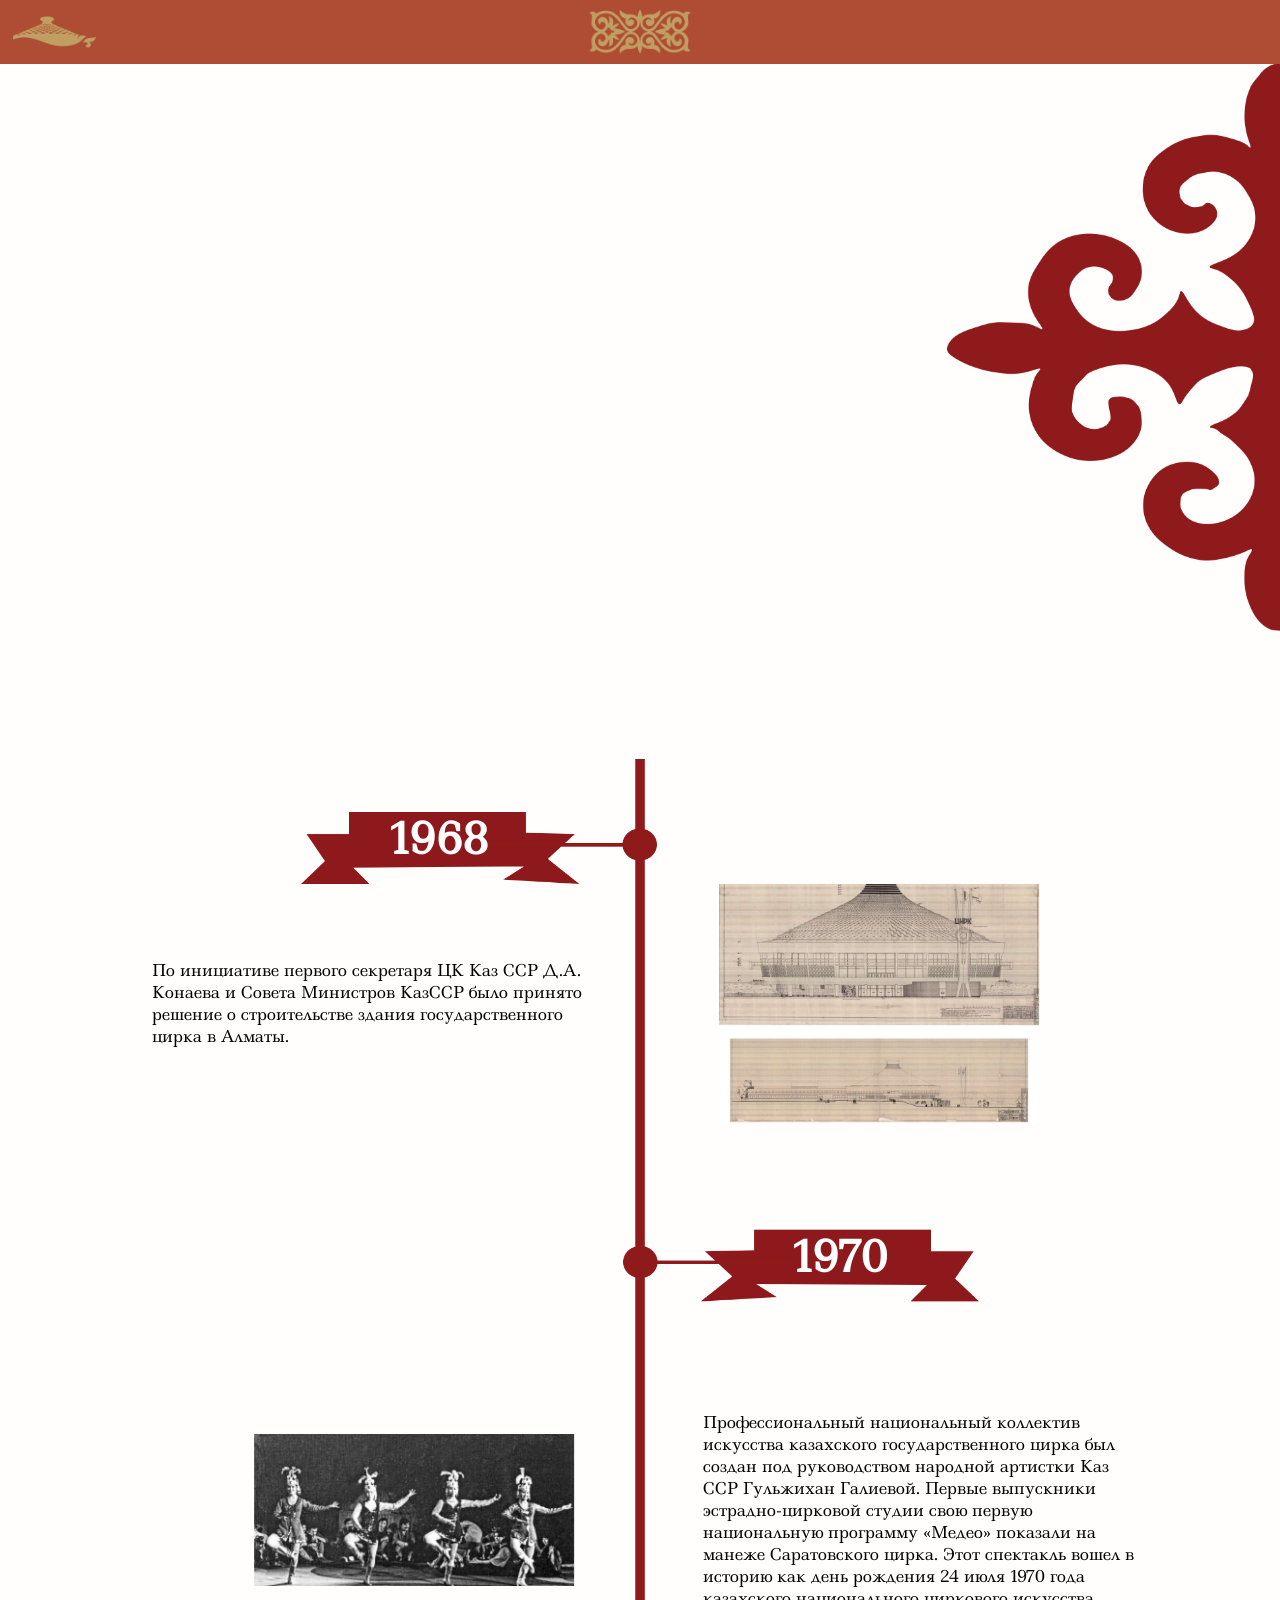
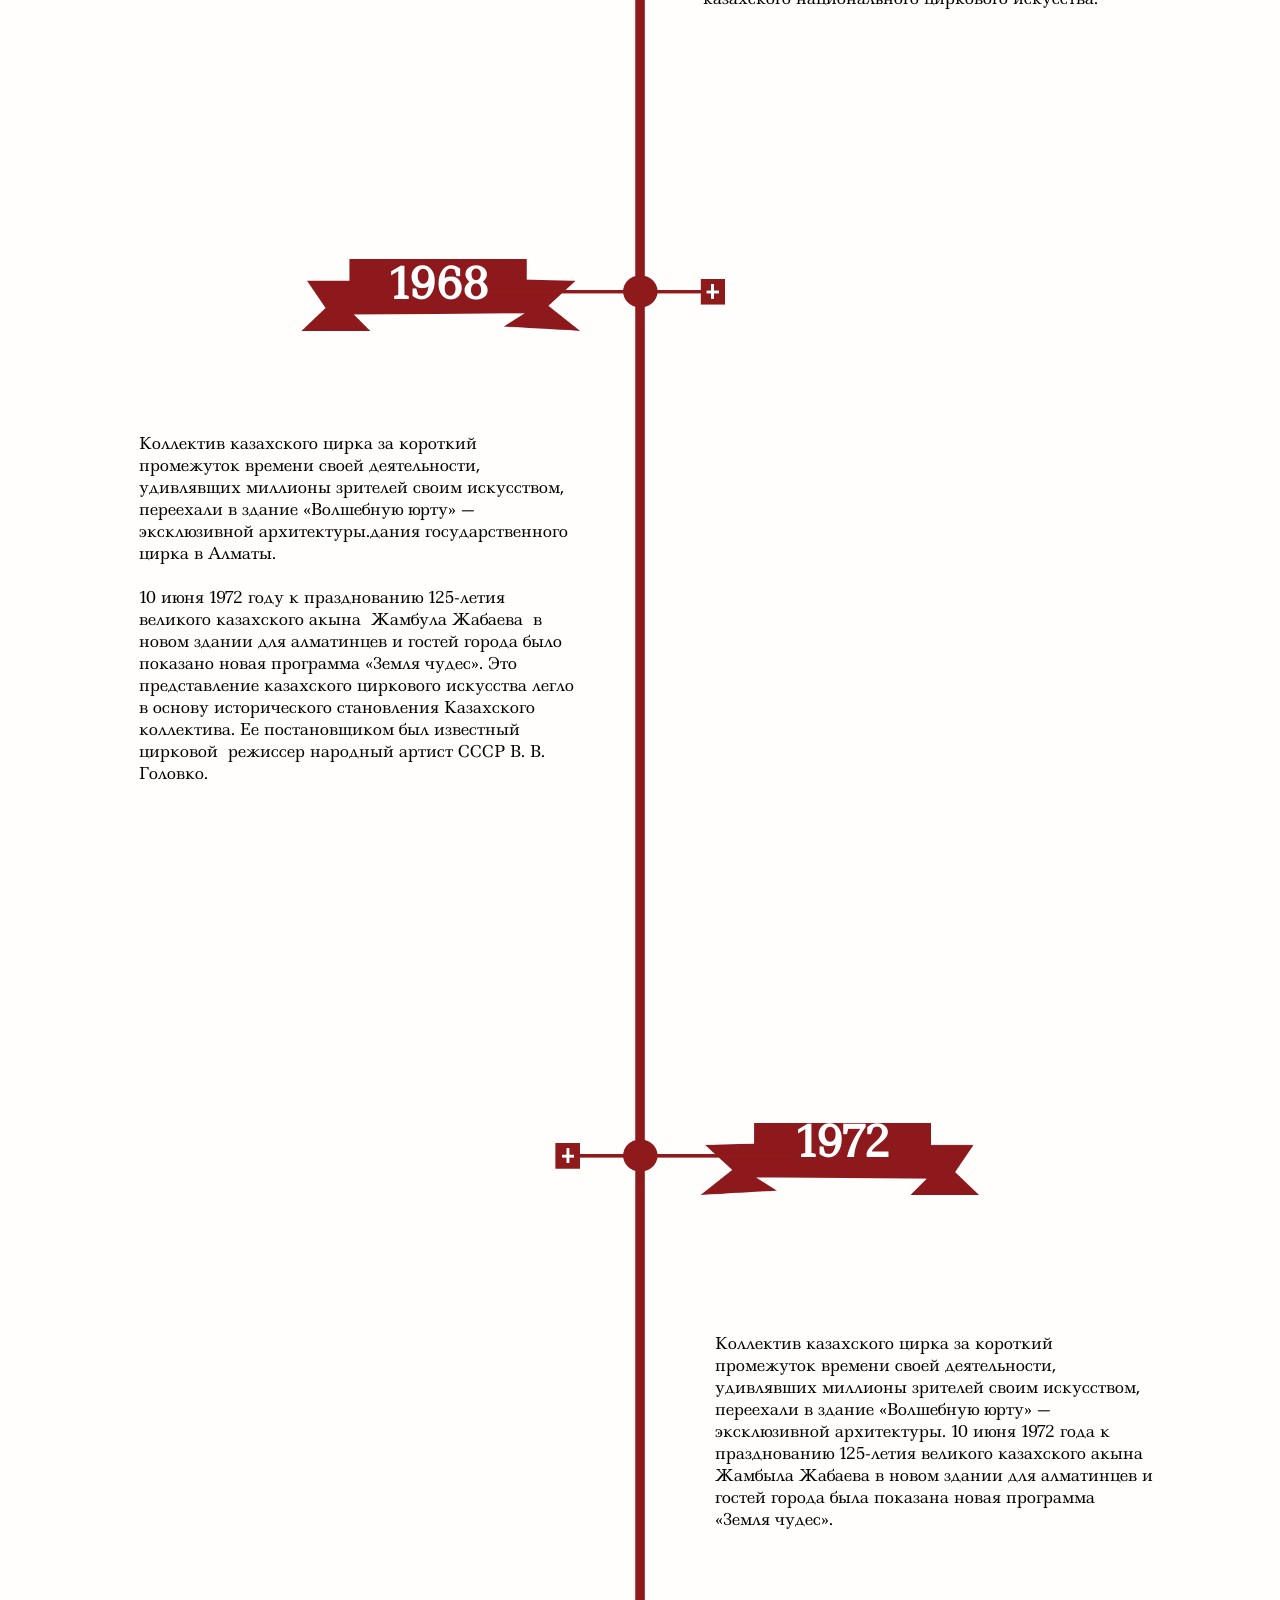
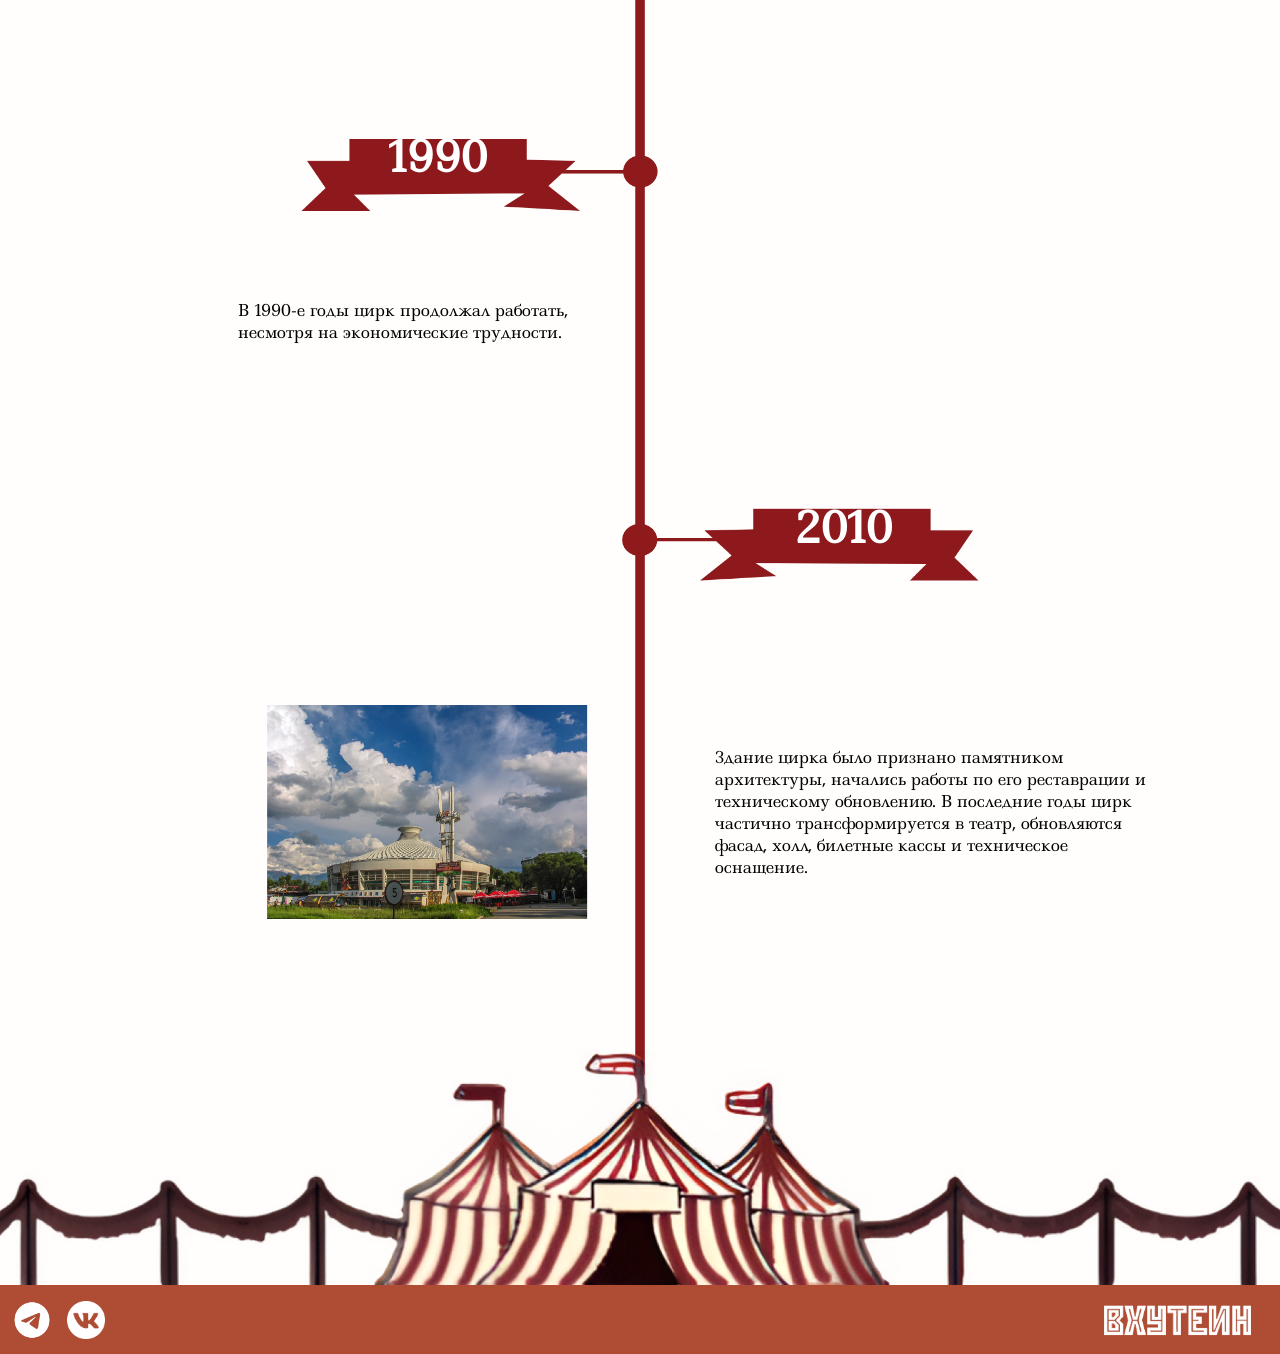
==== page2.html @ 29f2b8d1 "main" ====
﻿<!doctype html>
<html lang="ru">
<head>
  <meta charset="UTF-8">
  <meta name="viewport" content="width=device-width, initial-scale=1.0">
  <title>Circus - История</title>
  <link rel="stylesheet" href="style.css">
</head>
<body>
  <div class="page">
    <header class="top-menu" id="top-menu">
      <a href="index.html" class="logo-link"><img class="header_icon" src="img/icon1_header.png" alt=""></a>

      <nav class="menu-center">
        <a href="index.html" class="main-link">Главная</a>
        <a href="" class="menu-toggle"><img class="header_icon2" src="img/ornament.png" alt=""></a>
        <div class="menu-right">
          <a href="page2.html" class="menu-link">История</a>
          <a href="page3.html" class="menu-link">Архитектура</a>
        </div>
      </nav>
    </header>
    
<div class="page2_block1">
    <div class="txt_page2_block1">
        <h1>История</h1>
        <p>Коллектив Алматинского цирка был впервые сформирован в 1970 году. Его ряды пополнили молодые и талантливые цирковые артисты, только что окончившие Московское эстрадно-цирковое училище, а также Саратовскую и Алматинскую эстрадно-цирковые студии. Первое свое выступление коллектив представил 24 июня 1970 года в Самаре и сразу получил всесоюзную известность.</p>
    </div>

    <img class="page2_imgornament" src="img/page2_ornament.png" alt="" role="button" tabindex="0">
    
</div>

<div class="page2_block2">

  <img class="block2_page2_osn" src="img/page2_years.png" alt="">

  <div class="b1">
   <h1 class="year1">1968</h1>
   <div class="b1_in">
     <p class="txt_year1">По инициативе первого секретаря ЦК Каз ССР Д.А. Конаева и Совета Министров КазССР было принято решение о строительстве здания государственного цирка в Алматы.</p>
      <img src="img/p2_1.png" alt="" class="b1_img">

   </div>
  </div>

  <div class="b2">
   <h1 class="year2">1970</h1>
   <div class="b2_in">
      <img src="img/p2_2.png" alt="" class="b2_img">
     <p class="txt_year1">Профессиональный национальный коллектив искусства казахского государственного цирка был создан под руководством народной артистки Каз ССР Гульжихан Галиевой. Первые выпускники эстрадно-цирковой студии свою первую национальную программу «Медео» показали на манеже Саратовского цирка. Этот спектакль вошел в историю как день рождения 24 июля 1970 года казахского национального циркового искусства.</p>
   </div>
  </div>


    <div class="b3">
   <h1 class="year3">1968</h1>
   <button type="button" class="plus" aria-label="Показать фото" aria-expanded="false"><svg width="21" height="25" viewBox="0 0 21 25" fill="none" xmlns="http://www.w3.org/2000/svg">
<rect x="8" width="5" height="25" fill="black"/>
<rect y="11" width="21" height="5" fill="white"/>
</svg>
</button>
   <div class="b3_in">
     <p class="txt_year3">Коллектив казахского цирка за короткий промежуток времени своей деятельности, удивлявщих миллионы зрителей своим искусством, переехали в здание «Волшебную юрту» — эксклюзивной архитектуры.дания государственного цирка в Алматы.
      <br><br>
      10 июня 1972 году к празднованию 125-летия великого казахского акына  Жамбула Жабаева  в новом здании для алматинцев и гостей города было показано новая программа «Земля чудес». Это представление казахского циркового искусства легло в основу исторического становления Казахского коллектива. Ее постановщиком был известный цирковой  режиссер народный артист СССР В. В. Головко.
     </p>
      <img src="img/p2_3.png" alt="" class="b3_img">

   </div>
  </div>


  <div class="b4">
   <h1 class="year4">1972</h1>
   <button type="button" class="plus2" aria-label="Показать фото" aria-expanded="false"><svg width="21" height="25" viewBox="0 0 21 25" fill="none" xmlns="http://www.w3.org/2000/svg">
<rect x="8" width="5" height="25" fill="black"/>
<rect y="11" width="21" height="5" fill="white"/>
</svg>
</button>
   <div class="b4_in">
      <img src="img/p2_4.png" alt="" class="b4_img">
     <p class="txt_year4">Коллектив казахского цирка за короткий промежуток времени своей деятельности, удивлявших миллионы зрителей своим искусством, переехали в здание «Волшебную юрту» — эксклюзивной архитектуры. 10 июня 1972 года к празднованию 125-летия великого казахского акына Жамбыла Жабаева в новом здании для алматинцев и гостей города была показана новая программа «Земля чудес».</p>
   </div>
  </div>

  <div class="b5">
   <h1 class="year5">1990</h1>
   <div class="b5_in">
     <p class="txt_year5">В 1990-е годы цирк продолжал работать, несмотря на экономические трудности.</p>
   </div>
  </div>

  <div class="b6">
   <h1 class="year6">2010</h1>
   <div class="b6_in">
      <img src="img/p2_5.png" alt="" class="b6_img">
      <p class="txt_year6">Здание цирка было признано памятником архитектуры, начались работы по его реставрации и техническому обновлению. В последние годы цирк частично трансформируется в театр, обновляются фасад, холл, билетные кассы и техническое оснащение.</p>
   </div>
  </div>


</div>
    <div class="page2_footer_bridge">
      <img src="img/page2_circle_footer.png" alt="" class="page2_footer_bridge_img">
    </div>
    <footer class="site-footer">
      <div class="footer-left">
        <a href="https://t.me/vhutein" class="footer-social-link"><img src="img/tg.png" alt="Telegram" class="footer-social-icon"></a>
        <a href="https://vk.com/vhutein" class="footer-social-link"><img src="img/vk.png" alt="VK" class="footer-social-icon"></a>
      </div>
      <div class="footer-right">
        <a href="https://www.vhutein.ru"><img src="img/logo_foot.png" alt="Footer logo" class="footer-logo"></a>
      </div>
    </footer>
  </div>

  <script>
    const topMenu = document.getElementById('top-menu');
    const menuToggle = document.querySelector('.menu-toggle');

    menuToggle.addEventListener('click', function (event) {
      event.preventDefault();
      topMenu.classList.toggle('menu-open');
    });

    const ornament = document.querySelector('.page2_imgornament');
    const textBlock = document.querySelector('.txt_page2_block1');

    function showHistoryText() {
      if (textBlock.classList.contains('is-visible')) {
        return;
      }

      textBlock.classList.add('is-visible');
      ornament.setAttribute('aria-expanded', 'true');
    }

    ornament.setAttribute('aria-expanded', 'false');
    ornament.addEventListener('click', function (event) {
      event.preventDefault();
      showHistoryText();
    });
    ornament.addEventListener('keydown', function (event) {
      if (event.key === 'Enter' || event.key === ' ') {
        event.preventDefault();
        showHistoryText();
      }
    });

    const timelineBlocks = document.querySelectorAll('.b1, .b2, .b3, .b4, .b5, .b6');

    if (timelineBlocks.length > 0) {
      if ('IntersectionObserver' in window) {
        const timelineObserver = new IntersectionObserver(function (entries, observer) {
          entries.forEach(function (entry) {
            if (!entry.isIntersecting) {
              return;
            }

            entry.target.classList.add('is-visible');
            observer.unobserve(entry.target);
          });
        }, {
          threshold: 0.25
        });

        timelineBlocks.forEach(function (block) {
          timelineObserver.observe(block);
        });
      } else {
        timelineBlocks.forEach(function (block) {
          block.classList.add('is-visible');
        });
      }
    }

    const photoBlocks = document.querySelectorAll('.b3, .b4');

    photoBlocks.forEach(function (block) {
      const photoTrigger = block.querySelector('.plus, .plus2');

      if (!photoTrigger) {
        return;
      }

      photoTrigger.addEventListener('click', function () {
        if (block.classList.contains('photos-visible')) {
          return;
        }

        block.classList.add('photos-visible');
        photoTrigger.setAttribute('aria-expanded', 'true');
      });
    });
  </script>
</body>
</html>
---- style.css ----
@import url('https://fonts.googleapis.com/css2?family=BIZ+UDPMincho&family=Ledger&display=swap');

:root {
  --font-biz-udpmincho: 'BIZ UDPMincho', serif;
  --font-ledger: 'Ledger', serif;
  --menu-bg: #AF4D34;
  --menu-fg: #BF9F62;
}

body {
  margin: 0;
  font-family: var(--font-ledger);
  background: #fffefc;
  overflow-x: hidden;
}
header {
    display: flex;
    align-items: center;
    justify-content: center;
    position: relative;
    width: 100%;
}
.page {
    width: min(100%, 1920px);
    max-width: 1920px;
    margin: 0 auto;
    padding-top: 5vw;
}
.top-menu {
    height: 5vw;
    background-color: #AF4D34;
    width: 100%;
    position: fixed;
    top: 0;
    left: 50%;
    transform: translateX(-50%);
    max-width: 1920px;
    z-index: 1000;
    padding: 0;
    overflow: hidden;
}
.top-menu a{
    display: flex;
    align-items: center;
font-style: normal;
font-weight: 400;
font-size:1.5vw;
text-decoration: none;
color: #BF9F62;
}
.header_icon {
    margin-left: 1vw;
    width: 6.5vw ;
    display: block;
}
.header_icon2 {
    width: 8vw ;
}

.logo-link {
    position: absolute;
    left: 0;
    top: 50%;
    transform: translateY(-50%);
}

.menu-center {
    position: static;
}

.menu-toggle {
    position: absolute;
    left: 50%;
    top: 50%;
    transform: translate(-50%, -50%);
}

.main-link {
    display: none !important;
    position: absolute;
    right: 60%;
    top: 50%;
    transform: translate(-1vw, -50%);
}

.menu-right {
    display: none;
    position: absolute;
    left: 56%;
    top: 50%;
    transform: translate(5vw, -50%);
    align-items: center;
    gap: 6vw;
}

.top-menu.menu-open .main-link {
    display: flex !important;
}

.top-menu.menu-open .menu-right {
    display: flex;
}

.banner {
    width: 100%;
}

.banner img {
    display: block;
    width: 100%;
    height: auto;
}

.block2 {
    position: relative;
    width: 100%;
    max-width: 1920px;
    margin: 0 auto;
}
.flag {
    display: block;
    width: 100%;
    height: auto;
}

.flag-title {
    position: absolute;
    left: 50%;
    top: 11%;
    transform: translate(-50%, -50%);
    color: #000000;
    font-family: var(--font-biz-udpmincho);
    font-size: clamp(28px, 3vw, 96px);
    line-height: 1;
    text-align: center;
}
.tickets {
    margin-top: 3vw;
    display: flex;
    justify-content: center;
}
.ticket-card {
    position: relative;
    width: 27vw;
    height: auto;
    margin: 0 1vw;
    cursor: pointer;
}

.ticket-base {
    display: block;
    width: 100%;
    height: auto;
}

.ticket-overlay {
    position: absolute;
    top: 50%;
    left: 50%;
    width: 65%;
    transform: translate(-50%, -50%);
    opacity: 0;
    transition: opacity 0.2s ease;
    pointer-events: none;
}

.ticket-overlay.visible {
    opacity: 1;
}
.sector_block {
    align-items: flex-start;
    display: flex;
    justify-content: center;
    gap: 5vw;
    margin-top: 10vw;
    padding: 0 2vw 3vw;
    box-sizing: border-box;
}
.sector1 {
    width: min(49vw, 980px);
    background: rgba(255, 255, 255, 0.25);
    border: 2px solid rgba(255, 255, 255, 0.45);
    border-radius: 18px;
    padding: 1.4vw 1vw 1.2vw;
    box-sizing: border-box;
}
.sector2 {
    width: 32vw;
    height: auto;
}

.sector-legend {
    display: flex;
    flex-wrap: wrap;
    justify-content: center;
    gap: 10px 16px;
    margin-bottom: 1.1vw;
}

.legend-item {
    display: inline-flex;
    align-items: center;
    gap: 8px;
    font-size: clamp(12px, 0.85vw, 16px);
    color: #000000;
    
}

.legend-dot {
    width: 14px;
    height: 14px;
    border-radius: 50%;
    border: 1px solid rgba(255, 255, 255, 0.65);
}

.sector-map {
    display: flex;
    flex-direction: column;
    gap: 0.32vw;
}

.sector-row {
    display: grid;
    grid-template-columns: 68px 1fr 68px;
    align-items: center;
    gap: 8px;
}

.row-label {
    color: #000000;
    text-align: center;
    font-size: clamp(11px, 0.82vw, 14px);
    
}

.sector-seats {
    --seat-size: clamp(18px, 1.5vw, 31px);
    display: grid;
    grid-template-columns: repeat(var(--columns), var(--seat-size));
    justify-content: center;
    gap: clamp(2px, 0.3vw, 6px);
}

.seat,
.seat-gap {
    width: var(--seat-size);
    height: var(--seat-size);
}

.seat {
    border: 1px solid rgba(255, 255, 255, 0.35);
    border-radius: 50%;
    color: #101010;
    font-size: clamp(9px, 0.75vw, 13px);
    font-weight: 700;
    line-height: 1;
    cursor: pointer;
    transition: transform 0.16s ease, box-shadow 0.16s ease, border-color 0.16s ease;
}

.seat:hover {
    transform: scale(1.12);
    box-shadow: 0 0 0 2px #ffffff;
    border-color: #ffffff;
}

.seat.selected {
    box-shadow: 0 0 0 3px #ffffff;
    border-color: #ffffff;
}

.seat-gap {
    display: block;
}

.seat-info {
    margin: 1vw 0 0;
    text-align: center;
    color: #000000;
    font-size: clamp(14px, 1vw, 20px);
  
}

.block3 {
    width: 100%;
    max-width: 1920px;
    margin: 0 auto;
    aspect-ratio: 3840 / 5738;
    background-image: url('img/block3.png');
    background-repeat: no-repeat;
    background-position: center;
    background-size: cover;
}

.block3-content {
    width: 100%;
    height: 100%;
    display: flex;
    flex-direction: column;
    align-items: center;
    padding-top: 10vw;
    box-sizing: border-box;
}

.embed-wrap {
    width: 80vw;
}

.embed-model {
    aspect-ratio: 16 / 9;
}

.embed-map {
    margin-top: 27vw;
    aspect-ratio: 16 / 9;
}

.sketchfab-embed-wrapper,
.map-embed-wrapper {
    width: 100%;
    height: 100%;
    border-radius: 14px;
    overflow: hidden;
    background: rgba(255, 255, 255, 0.2);
}

.sketchfab-embed-wrapper iframe,
.map-embed-wrapper iframe {
    width: 100% !important;
    height: 100% !important;
    border: 0;
    display: block;
}

.sketchfab-credit {
    margin: 6px 0 0;
    font-size: 13px;
    color: #4a4a4a;
}

.sketchfab-credit a {
    color: #1caad9;
    font-weight: 700;
    text-decoration: none;
}

.embed-frame {
    width: 100%;
    height: 100%;
    border: 0;
    border-radius: 14px;
    background: rgba(255, 255, 255, 0.2);
}

.site-footer {
    width: 100%;
    max-width: 1920px;
    margin: 0 auto;
    background: #AF4D34;
    display: flex;
    align-items: center;
    justify-content: space-between;
    padding: 1vw 1vw;
    box-sizing: border-box;
}

.footer-left {
    display: flex;
    align-items: center;
    gap: 1.2vw;
}

.footer-social-link {
    display: inline-flex;
    align-items: center;
    justify-content: center;
    text-decoration: none;
}

.footer-social-icon {
 width: 3vw;
    min-width: 26px;
    height: auto;
    display: block;
}

.footer-logo {
  width: 14vw;
    min-width: 96px;
    height: auto;
    display: block;
}

@media (max-width: 1980px) {




    .sector-row {
        grid-template-columns: 56px 1fr 56px;
        gap: 4px;
    }

    .embed-wrap {
        width:80vw;
    }

.site-footer {
    padding: 1vw 1vw;
}
.footer-social-icon {
    width: 3vw;
    min-width: 26px;
}
  .footer-logo {
    width: 14vw;
    min-width: 96px;
}
}
/*PAGE2*/

.txt_page2_block1 h1{
    font-weight: 400;
    font-size: 3.3vw;
}
.txt_page2_block1 p{
max-width: 43.3vw;
    font-weight: 400;
    font-size: 1.25vw;
   
}
.txt_page2_block1 {
    display: none;
    padding-left: 7vw;
    box-sizing: border-box;
}
.txt_page2_block1.is-visible {
    display: block;
}
.page2_imgornament {
    width: 26%;
    max-width: 500px;
    margin-left: auto;
    cursor: pointer;
}
.page2_block1 {
    display: flex;
    justify-content: flex-end;
    align-items: center;
    width: 100%;
    max-width: 100%;
    box-sizing: border-box;
}
.page2_block2 {
    position: relative;
    width: 100%;
    max-width: 100%;
}

.block2_page2_osn {
    display: block;
    width: 53%;
    max-width: 1018px;
    margin:10vw  auto;
}

.txt_year1 {
    width: 34.3vw;
    max-width: 34.3vw;
    flex: 0 0 34.3vw;
    font-size: 1.25vw;
}
.year1 {
    color:white;
    position: relative;
    top: 5.8vw;
    left: 18.5vw;
    font-size:3.3vw ;
    opacity: 0;
    transform: translateY(1.2vw);
    transition: opacity 0.60s ease, transform 0.65s ease;
}
.b1_img {
    width:25vw ;
  
}
.b1 {

    position: absolute;
    top: -1.5%;
    left: 50%;
    transform: translateX(-55%);
}
.b1_in {
    margin-top: 7vw;
gap: 10vw;
    display: flex;
    justify-content: center;
    align-items: center;
    opacity: 0;
    transform: translateY(1.2vw);
    transition: opacity 1.05s ease 0.70s, transform 0.65s ease 0.35s;
}

.b1.is-visible .year1,
.b1.is-visible .b1_in {
    opacity: 1;
    transform: translateY(0);
}

.b2 {
    position: absolute;
    top: 10.5%;
    left: 58%;
    transform: translateX(-55%);
}

.year2 {
    color:white;
    position: relative;
    top: 5.5vw;
    left: 42vw;
    font-size: 3.3vw;
    opacity: 0;
    transform: translateY(1.2vw);
    transition: opacity 0.60s ease, transform 0.65s ease;
}

.b2_img {
    width: 25vw;
}

.b2_in {
    margin-top: 14vw;
    gap: 10vw;
    display: flex;
    justify-content: center;
    align-items: center;
    opacity: 0;
    transform: translateY(1.2vw);
    transition: opacity 1.05s ease 0.70s, transform 0.65s ease 0.35s;
}

.b2.is-visible .year2,
.b2.is-visible .b2_in {
    opacity: 1;
    transform: translateY(0);
}

.b3 {
    position: absolute;
    top: 22.5%;
    left: 49%;
    transform: translateX(-55%);
}

.year3 {
    color:white;
    position: relative;
    top: 21.5vw;
    left: 19.5vw;
    font-size: 3.3vw;
    opacity: 0;
    transform: translateY(1.2vw);
    transition: opacity 0.60s ease, transform 0.65s ease;
}

.txt_year3 {
  
    width: 34.3vw;
    max-width: 34.3vw;
    flex: 0 0 34.3vw;
    font-size: 1.25vw;
    opacity: 0;
    transform: translateY(1.2vw);
    transition: opacity 1.05s ease 0.70s, transform 0.65s ease 0.35s;
}

.b3_in {
    margin-top: 24vw;
    gap: 10vw;
    display: flex;
    justify-content: center;
    align-items: center;
}

.plus {
    opacity: 0 !important;
    position: absolute;
    top: 25.6vw;
    left: 44vw;
    border: 0;
    background: transparent;
    padding: 0;
    cursor: pointer;
}

.plus svg {
    display: block;
}

.plus2 {
    opacity: 0 !important;
    position: absolute;
    top: 64.9vw;
    left: 22.8vw;
    z-index: 30;
    border: 0;
    background: transparent;
    padding: 0;
    cursor: pointer;
}

.plus2 svg {
    display: block;
}

.b3_img {
    width: 25vw;
    opacity: 0;
    visibility: hidden;
    transform: scale(0.88) rotate(-3deg);
    transform-origin: center;
    transition: opacity 0.7s ease, transform 0.7s ease, visibility 0s linear 0.7s;
}

.b3.photos-visible .b3_img {
    opacity: 1;
    visibility: visible;
    transform: scale(1) rotate(0deg);
    transition: opacity 0.7s ease, transform 0.7s ease, visibility 0s linear 0s;
}

.b3.is-visible .year3,
.b3.is-visible .txt_year3 {
    opacity: 1;
    transform: translateY(0);
}

.b3.is-visible .plus,
.b4.is-visible .plus2 {
    opacity: 1;
}

.b4 {
    position: absolute;
    top: 32.5%;
    left: 59%;
    transform: translateX(-55%);
    z-index: 15;
}

.year4 {
    color:white;
    position: relative;
    top: 61.1vw;
    left: 41.3vw;
    font-size: 3.3vw;
    opacity: 0;
    transform: translateY(1.2vw);
    transition: opacity 0.95s ease, transform 1.05s ease;
}

.txt_year4 {
    width: 34.3vw;
    max-width: 34.3vw;
    flex: 0 0 34.3vw;
    font-size: 1.25vw;
    opacity: 0;
    transform: translateY(1.2vw);
    transition: opacity 1.45s ease 1.00s, transform 0.95s ease 0.55s;
}

.b4_in {
    margin-top: 64vw;
    gap: 10vw;
    display: flex;
    justify-content: center;
    align-items: center;
}

.b4_img {
    width: 25vw;
    opacity: 0;
    visibility: hidden;
    transform: scale(0.88) rotate(-3deg);
    transform-origin: center;
    transition: opacity 0.7s ease, transform 0.7s ease, visibility 0s linear 0.7s;
}

.b4.photos-visible .b4_img {
    opacity: 1;
    visibility: visible;
    transform: scale(1) rotate(0deg);
    transition: opacity 0.7s ease, transform 0.7s ease, visibility 0s linear 0s;
}

.b4.is-visible .year4,
.b4.is-visible .txt_year4 {
    opacity: 1;
    transform: translateY(0);
}

.b5 {
    position: absolute;
    top: 44.5%;
    left: 34%;
    transform: translateX(-55%);
    z-index: 5;
}

.year5 {
    color:white;
    position: relative;
    top: 76.15vw;
    left: 11.6vw;
    font-size: 3.3vw;
    opacity: 0;
    transform: translateY(1.2vw);
    transition: opacity 0.95s ease, transform 1.05s ease;
}

.b5_in {
    margin-top: 85vw;
}

.txt_year5 {
    width: 28vw;
    max-width: 34.3vw;
    font-size: 1.25vw;
    opacity: 0;
    transform: translateY(1.2vw);
    transition: opacity 1.45s ease 1.00s, transform 0.95s ease 0.55s;
}

.b5.is-visible .year5,
.b5.is-visible .txt_year5 {
    opacity: 1;
    transform: translateY(0);
}

.b6 {
    position: absolute;
    top: 57.5%;
    left: 59%;
    transform: translateX(-55%);
    z-index: 4;
}

.year6 {
    color:white;
    position: relative;
    top: 69.4vw;
    left: 41.2vw;
    font-size: 3.3vw;
    opacity: 0;
    transform: translateY(1.2vw);
    transition: opacity 0.95s ease, transform 1.05s ease;
}

.b6_in {
    margin-top: 81vw;
    gap: 10vw;
    display: flex;
    justify-content: center;
    align-items: center;
}

.txt_year6 {
    width: 34.3vw;
    max-width: 34.3vw;
    font-size: 1.25vw;
    opacity: 0;
    transform: translateY(1.2vw);
    transition: opacity 1.45s ease 1.00s, transform 0.95s ease 0.55s;
}

.b6_img {
    width: 25vw;
    opacity: 0;
    transform: translateY(1.2vw) scale(0.96);
    transition: opacity 1.05s ease 0.45s, transform 0.95s ease 0.35s;
}

.b6.is-visible .year6,
.b6.is-visible .txt_year6,
.b6.is-visible .b6_img {
    opacity: 1;
    transform: translateY(0) scale(1);
}

.page2_footer_bridge {
    position: relative;
    width: 100%;
    z-index: 25;
    margin-top: -12vw;
}

.page2_footer_bridge_img {
    display: block;
    width: 100%;
    height: auto;
}

/*PAGE3*/

.page3-body {
    background: #8E1A1B;
}

.page3_block1 {
    width: 100%;
    max-width: 100%;
    min-height: 34vw;
    display: flex;
    align-items: center;
    justify-content: flex-start;
    gap: 24vw;
    padding: 4vw 5vw 5vw 0vw;
    box-sizing: border-box;
    background: #8E1A1B;
}

.page3_imgornament {
    width: 24%;
    max-width: 460px;
    cursor: pointer;
    flex-shrink: 0;
}

.txt_page3_block1 {
    display: none;
    max-width: 52vw;
}

.txt_page3_block1 h1 {
    margin: 0 0 2vw;
    color: #ffffff;
    font-weight: 400;
    font-size: 3.3vw;
}

.txt_page3_block1 p {
    width: 35.6vw;
    margin: 0;
    color: #ffffff;
    font-weight: 400;
    font-size: 1.25vw;
    line-height: 1.45;
}

.txt_page3_block1.is-visible {
    display: block;
}

.page3_block2 h1 {
    margin: 0 0 2vw;
    padding-left: 10vw;
    color: #ffffff;
    font-weight: 400;
    font-size: 2.3vw;
}

.page3_block2 {
    position: relative;
}

.pimg_arh {
    display: block;
    width: 78vw;
    max-width: 78vw;
    margin: 0 auto;
}

.architect-switch {
    position: absolute;
    top: 6.9vw;
    left: 50%;
    width: 78vw;
    transform: translateX(-50%);
    z-index: 6;
}

.arch-btn {
    position: absolute;
    opacity: 0 !important;
    width: 3.4vw;
    min-width: 42px;
    height: 3.4vw;
    min-height: 42px;
    border-radius: 50%;
    border: 2px solid #ffffff;
    background: transparent;
    color: #ffffff;
    font-size: 1.1vw;
    cursor: pointer;
    transition: background 0.2s ease;
}

.arch-btn[data-arch="ded1"] {
    top: 0.2vw;
    left: -0.5vw;
}

.arch-btn[data-arch="ded2"] {
    top: 0.2vw;
    left: 41.1vw;
}

.arch-btn.is-active {
    background: #ffffff;
    color: #8E1A1B;
}

.architect-list {
    display: none;
    width: 78vw;
    margin: 7vw auto 3vw;
}

.architect-list.is-visible {
    display: block;
}

.architect-item {
    position: relative;
    margin-bottom: 2vw;
}

.architect-photo {
    display: block;
    width: 100%;
    height: auto;
}

.architect-text {
    position: absolute;
    top: 54%;
    left: 49%;
    transform: translate(-50%, -50%);
    width: 87%;
    margin: 0;
    padding: 0;
    box-sizing: border-box;
    color: #000000;
    font-size: 1.1vw;
    line-height: 1.45;
    text-align: left;
}

.arch-item-collapse {
    position: absolute;
    top: 15.7vw;
    right: -1.3vw;
    z-index: 8;
    width: 5.1vw;
    min-width: 30px;
    height: 4.1vw;
    min-height: 30px;
    border-radius: 50%;
    border: 1px solid #ffffff;
    background: transparent;
    color: transparent;
    font-size: 0;
    padding: 0;
    cursor: pointer;
    opacity: 0 !important;
}
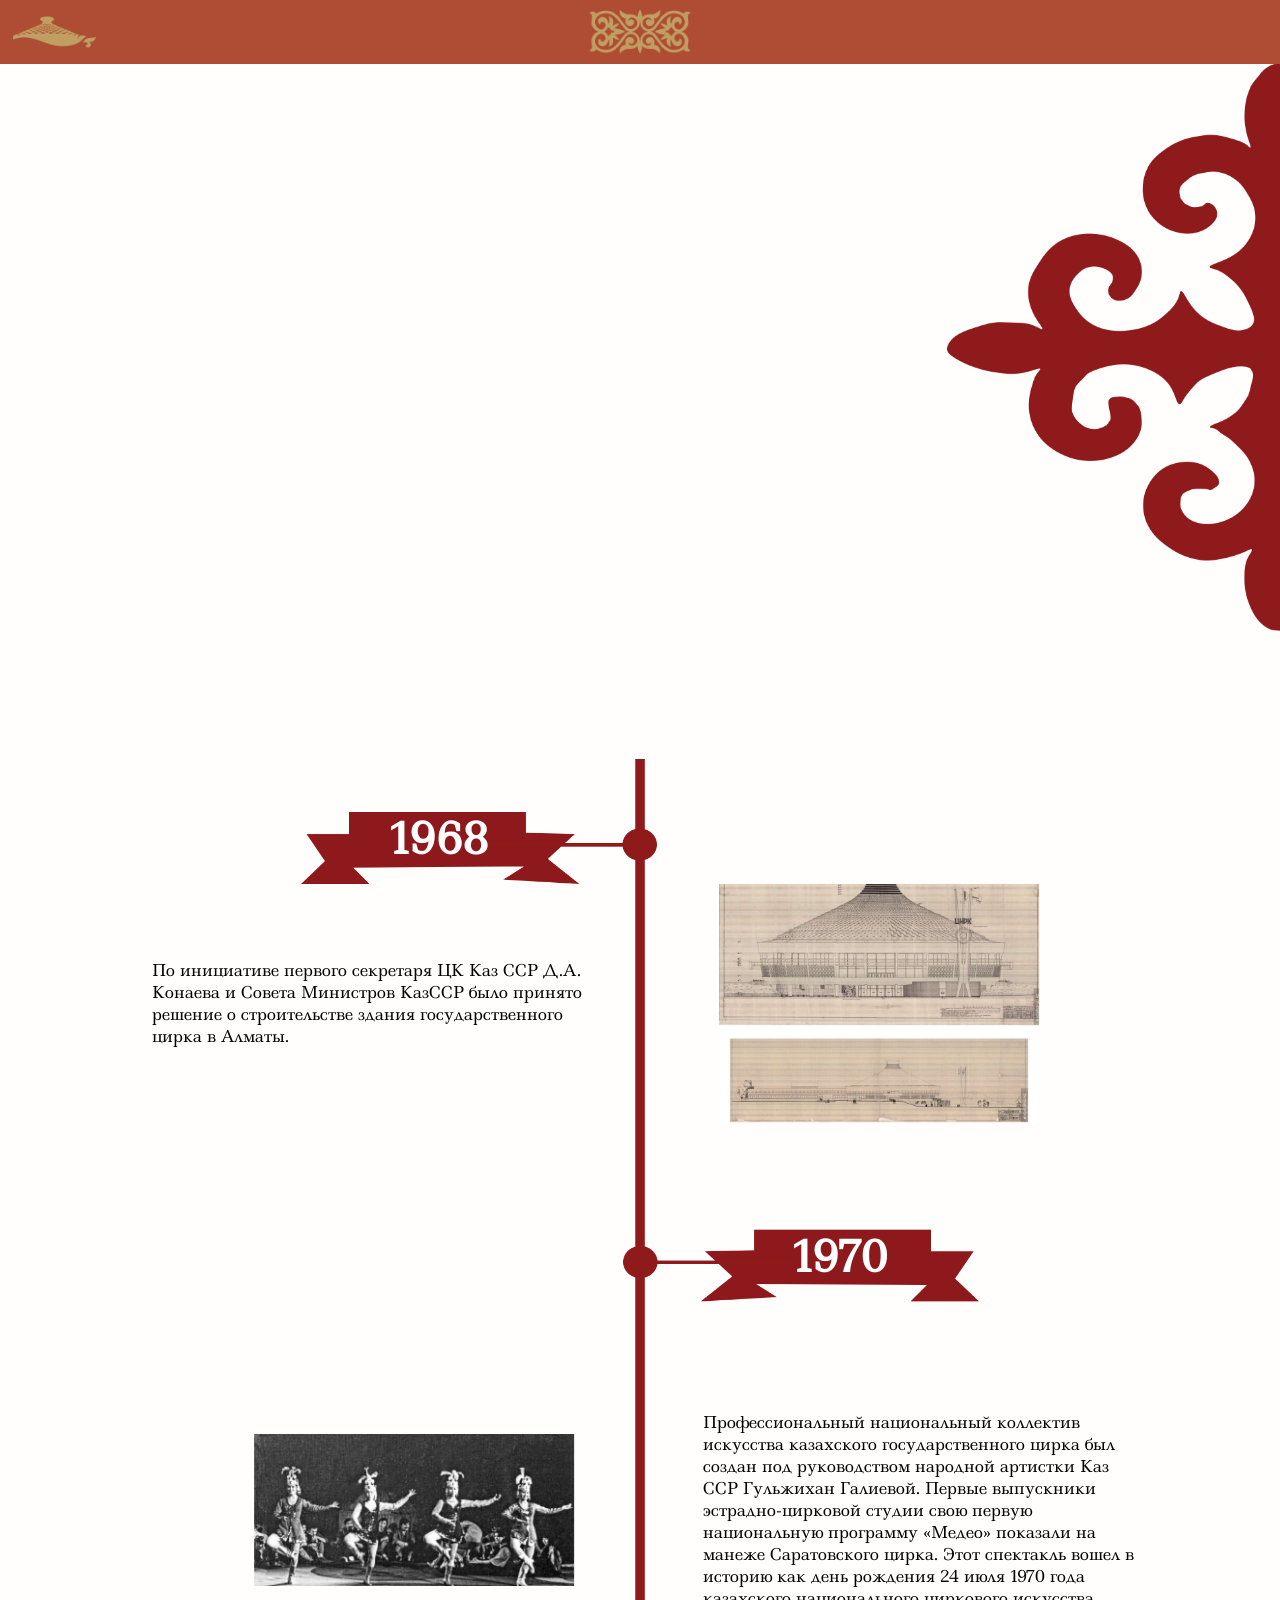
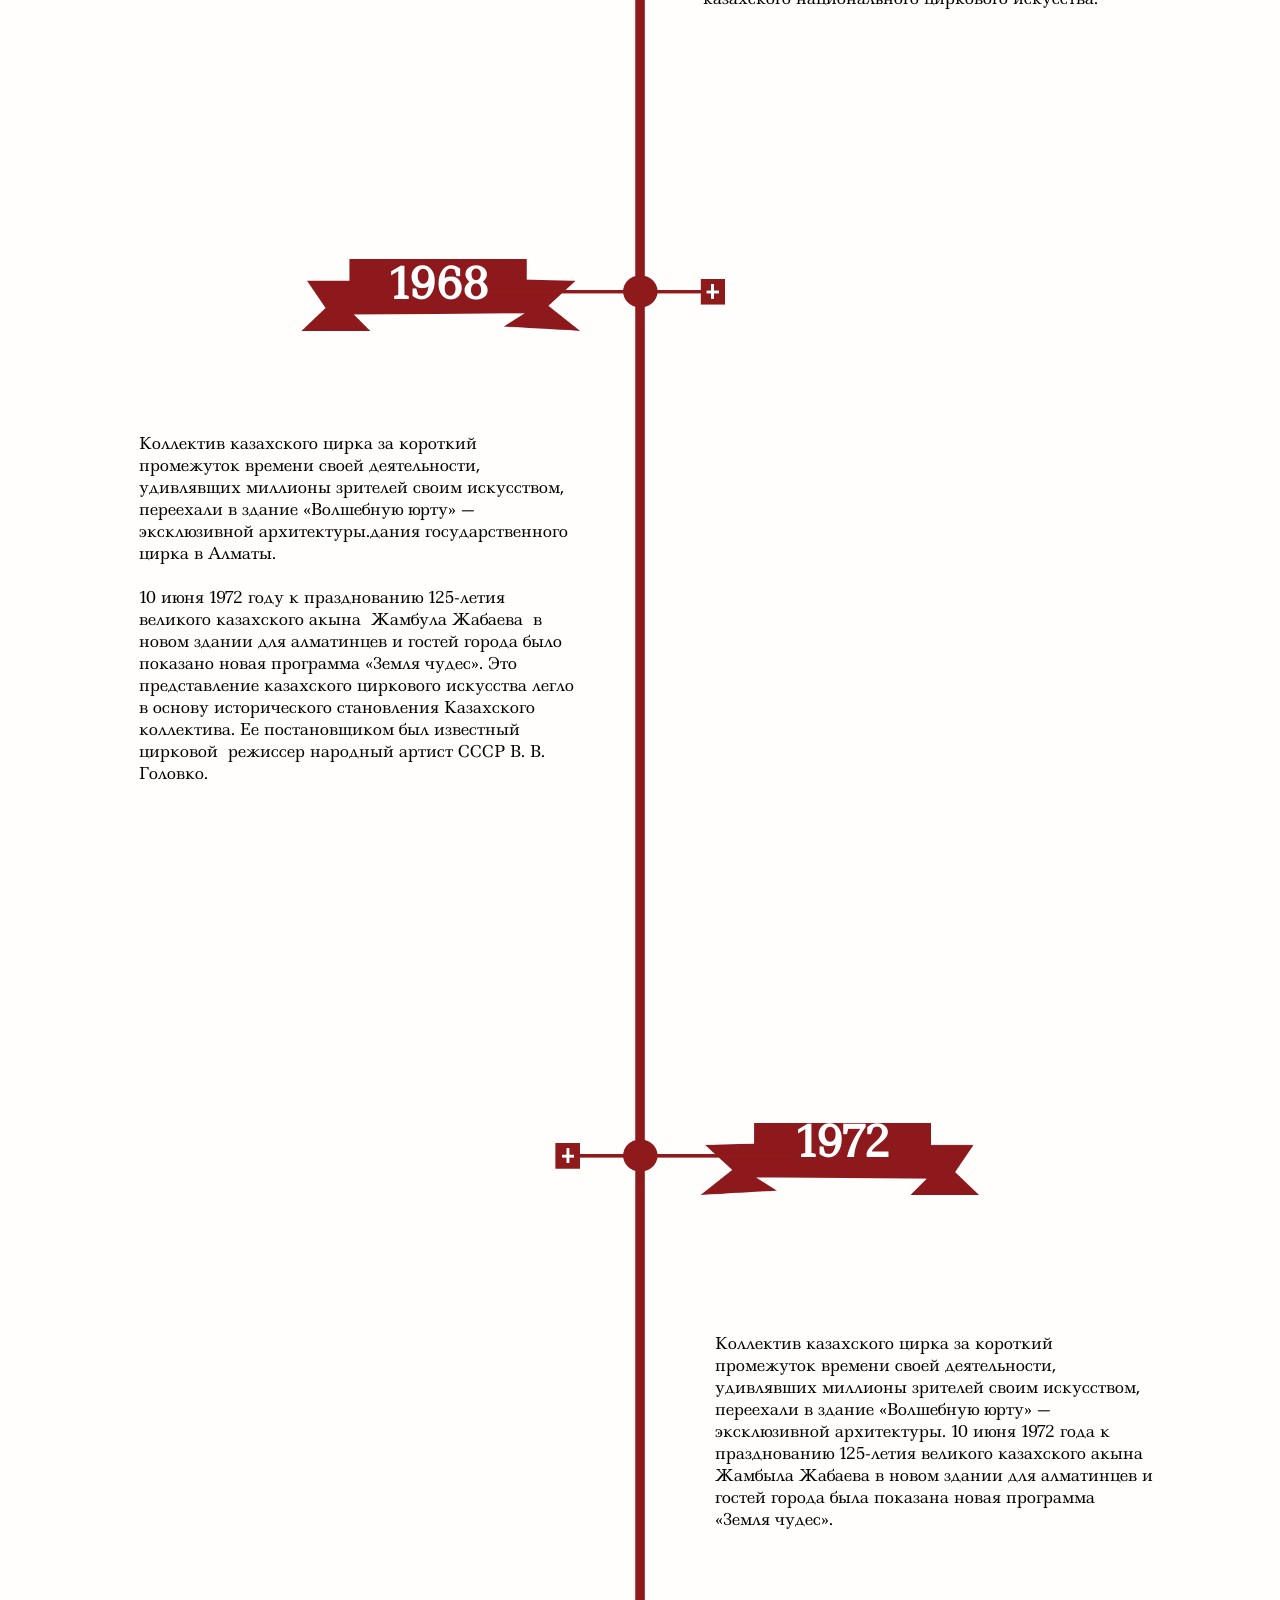
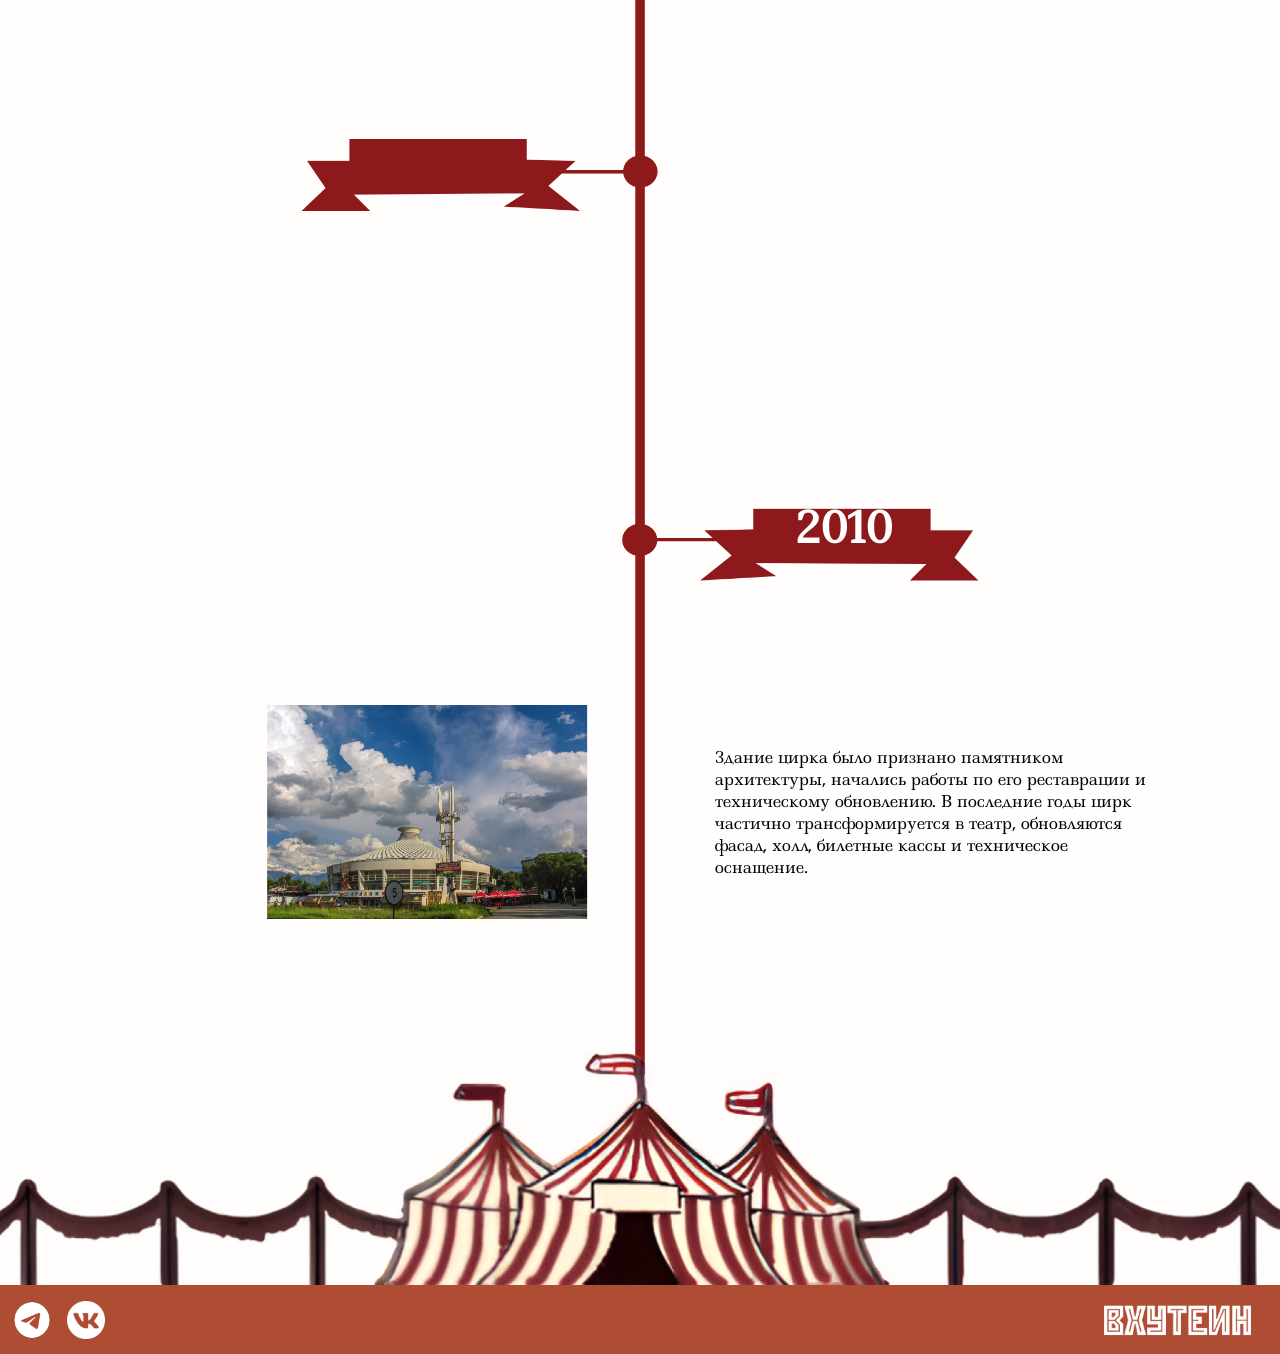
==== commit fbb9919d: "main" ====
--- a/page2.html
+++ b/page2.html
@@ -148,9 +148,9 @@
       }
     });
 
-    const timelineBlocks = document.querySelectorAll('.b1, .b2, .b3, .b4, .b5, .b6');
-
-    if (timelineBlocks.length > 0) {
+    const timelineMarkers = document.querySelectorAll('.b1_in, .b2_in, .b3_in, .b4_in, .b5_in, .b6_in');
+
+    if (timelineMarkers.length > 0) {
       if ('IntersectionObserver' in window) {
         const timelineObserver = new IntersectionObserver(function (entries, observer) {
           entries.forEach(function (entry) {
@@ -158,17 +158,25 @@
               return;
             }
 
-            entry.target.classList.add('is-visible');
+            const ownerBlock = entry.target.closest('.b1, .b2, .b3, .b4, .b5, .b6');
+
+            if (ownerBlock) {
+              ownerBlock.classList.add('is-visible');
+            }
+
             observer.unobserve(entry.target);
           });
         }, {
-          threshold: 0.25
+          threshold: 0.1,
+          rootMargin: '0px 0px -12% 0px'
         });
 
-        timelineBlocks.forEach(function (block) {
-          timelineObserver.observe(block);
+        timelineMarkers.forEach(function (marker) {
+          timelineObserver.observe(marker);
         });
       } else {
+        const timelineBlocks = document.querySelectorAll('.b1, .b2, .b3, .b4, .b5, .b6');
+
         timelineBlocks.forEach(function (block) {
           block.classList.add('is-visible');
         });
--- a/style.css
+++ b/style.css
@@ -966,3 +966,603 @@
     cursor: pointer;
     opacity: 0 !important;
 }
+
+.tickets_block_page3 {
+    display: flex;
+    flex-direction: column;
+    align-items: center;
+    gap: 2vw;
+    margin: 10vw 0 4vw;
+}
+
+.tick1,
+.tick2,
+.tick3 {
+    position: relative;
+    width: min(38vw, 620px);
+    max-width: 680px;
+    min-width: 280px;
+    cursor: pointer;
+}
+
+.tickets_row_top {
+    display: flex;
+    justify-content: center;
+    align-items: center;
+    gap: 2.2vw;
+    width: 100%;
+}
+
+.tickets_row_bottom {
+    display: flex;
+    justify-content: center;
+    width: 100%;
+}
+
+.tick1_bg {
+    display: block;
+    width: 100%;
+    height: auto;
+}
+
+.tick1_txt,
+.tick1_two {
+    position: absolute;
+    top: 50%;
+    left: 50%;
+    transform: translate(-50%, -50%);
+}
+
+.tick1_txt {
+    width: 91%;
+    margin: 0;
+    color: #ffffff;
+    font-size: clamp(13px, 1vw, 20px);
+    line-height: 1.4;
+    text-align: left;
+}
+
+.tick1_two {
+    width: 70%;
+    height: auto;
+    display: none;
+}
+
+.tick1.is-swapped .tick1_txt,
+.tick2.is-swapped .tick1_txt,
+.tick3.is-swapped .tick1_txt {
+    display: none;
+}
+
+.tick1.is-swapped .tick1_two,
+.tick2.is-swapped .tick1_two,
+.tick3.is-swapped .tick1_two {
+    display: block;
+}
+
+.lenta_block_page3 {
+    position: relative;
+    width: 88vw;
+    margin: 1.8vw auto 4vw;
+}
+
+.lenta_bg_page3 {
+    display: block;
+    width: 100%;
+    height: auto;
+}
+
+.lenta_txt_page3 {
+    position: absolute;
+    top: 54%;
+    left: 50%;
+    transform: translate(-50%, -50%);
+    width: 83%;
+    margin: 0;
+    color: #ffffff;
+    font-size: clamp(13px, 1.05vw, 21px);
+    line-height: 1.4;
+    text-align: center;
+}
+
+.slider_block_page3 {
+    position: relative;
+    width: 100%;
+    margin:13vw auto 20vw;
+    display: flex;
+    align-items: center;
+    justify-content: center;
+    gap: 1.3vw;
+}
+
+.slider_stage {
+    position: relative;
+    width: 71vw;
+    max-width: 1500px;
+    height: clamp(260px, 31vw, 620px);
+}
+
+.slider_card {
+    position: absolute;
+    top: 50%;
+    aspect-ratio: 3 / 4;
+    border-radius: 2px;
+    box-shadow: 0 16px 32px rgba(0, 0, 0, 0.24);
+    object-fit: cover;
+    user-select: none;
+    -webkit-user-drag: none;
+}
+
+.slider_card_left {
+    left: 6%;
+    width: 31.5%;
+    transform: translateY(-50%) rotate(-15deg);
+    transform-origin: center;
+    z-index: 1;
+}
+
+.slider_card_center {
+    left: 50%;
+    width: 38%;
+    transform: translate(-50%, -50%);
+    z-index: 3;
+}
+
+.slider_card_right {
+    right: 6%;
+    width: 31.5%;
+    transform: translateY(-50%) rotate(15deg);
+    transform-origin: center;
+    z-index: 1;
+}
+
+.slider_nav {
+    position: relative;
+    width: clamp(32px, 2.6vw, 52px);
+    height: clamp(32px, 2.6vw, 52px);
+    border: 0;
+    border-radius: 50%;
+    background: transparent;
+    cursor: pointer;
+}
+
+.slider_nav::before {
+    content: '';
+    position: absolute;
+    left: 50%;
+    top: 50%;
+    width: clamp(18px, 1.6vw, 29px);
+    height: clamp(20px, 1.8vw, 32px);
+    background-image: url("data:image/svg+xml,%3Csvg width='29' height='32' viewBox='0 0 29 32' fill='none' xmlns='http://www.w3.org/2000/svg'%3E%3Cpath d='M25.2374 9.29135C29.8417 11.8979 30.0012 18.4736 25.5286 21.3003L11.1635 30.379C6.56683 33.2841 0.557689 30.0676 0.425856 24.6314L0.00266182 7.18093C-0.129172 1.74474 5.71698 -1.7593 10.4491 0.919595L25.2374 9.29135Z' fill='%23DEE6F0'/%3E%3C/svg%3E");
+    background-size: contain;
+    background-repeat: no-repeat;
+    background-position: center;
+}
+
+.slider_prev::before {
+    transform: translate(-50%, -50%) scaleX(-1);
+}
+
+.slider_next::before {
+    transform: translate(-50%, -50%);
+}
+
+.slider_nav:hover::before,
+.slider_nav:focus-visible::before {
+    filter: drop-shadow(0 0 4px rgba(255, 255, 255, 0.6));
+}
+
+.slider_nav:focus-visible {
+    outline: 2px solid #ffffff;
+    outline-offset: 2px;
+}
+
+.txt_page3_block4 {
+    width: min(84vw, 1180px);
+    margin: 4.5vw auto 8vw;
+    display: grid;
+    grid-template-columns: repeat(2, minmax(0, 1fr));
+    gap: 1.9vw 2.2vw;
+}
+
+.block4_flip_ticket {
+    position: relative;
+    width: 100%;
+    border: 0;
+    background: transparent;
+    padding: 0;
+    cursor: pointer;
+    line-height: 0;
+}
+
+.block4_ticket_img,
+.block4_photo_img {
+    display: block;
+    width: 100%;
+    height: auto;
+}
+
+.block4_photo_img {
+    display: none;
+}
+
+.block4_flip_ticket.is-photo .block4_ticket_img {
+    display: none;
+}
+
+.block4_flip_ticket.is-photo .block4_photo_img {
+    display: block;
+}
+
+.block4_flip_ticket:focus-visible {
+    outline: 2px solid #DEE6F0;
+    outline-offset: 4px;
+}
+
+
+.p1_block4 {
+  
+  position: relative;
+ 
+    left: 30%;
+    transform: translate(-50%, -50%);
+    width: 45%;
+    margin: 0;
+    color: #ffffff;
+    font-size: clamp(13px, 1.05vw, 21px);
+    line-height: 1.4;
+    text-align: left;
+}
+.p2_block4 {
+  
+  position: relative;
+    top: 54%;
+    left: 77%;
+    transform: translate(-50%, -50%);
+    width: 40%;
+ margin: 0;
+    color: #ffffff;
+    font-size: clamp(13px, 1.05vw, 21px);
+    line-height: 1.4;
+    text-align: left;
+}
+
+.block5_page3 {
+    width: min(84vw, 1180px);
+    margin: 2vw auto 9vw;
+    display: flex;
+    flex-direction: column;
+    gap: 3.2vw;
+}
+
+.block5_row {
+    display: grid;
+    grid-template-columns: repeat(2, minmax(0, 1fr));
+    align-items: center;
+    gap: 3.4vw;
+}
+
+.block5_text {
+    margin: 0;
+    color: #ffffff;
+    font-size: clamp(13px, 1.05vw, 21px);
+    line-height: 1.4;
+}
+
+.block5_photo {
+    display: block;
+    width: 100%;
+    max-width: 560px;
+    border-radius: 64px;
+    object-fit: cover;
+}
+
+.block5_row_top .block5_text {
+    justify-self: start;
+}
+
+.block5_row_top .block5_photo {
+    justify-self: end;
+}
+
+.block5_row_bottom .block5_photo {
+    justify-self: start;
+}
+
+.block5_row_bottom .block5_text {
+    justify-self: end;
+}
+
+.block5_reveal {
+    opacity: 0;
+    transition: transform 0.85s ease, opacity 0.85s ease;
+}
+
+.block5_from_left {
+    transform: translateX(-95px);
+}
+
+.block5_from_right {
+    transform: translateX(95px);
+}
+
+.block5_delay_1 {
+    transition-delay: 0.08s;
+}
+
+.block5_delay_2 {
+    transition-delay: 0.34s;
+}
+
+.block5_delay_3 {
+    transition-delay: 0.7s;
+}
+
+.block5_delay_4 {
+    transition-delay: 0.96s;
+}
+
+.block5_page3.is-visible .block5_reveal {
+    opacity: 1;
+    transform: translateX(0);
+}
+
+.block8_page3 {
+    width: min(84vw, 1180px);
+    margin: 0 auto 9vw;
+    display: grid;
+    grid-template-columns: repeat(2, minmax(0, 1fr));
+    gap: 2.2vw;
+    align-items: center;
+}
+
+.block8_photo {
+    display: block;
+    width: 100%;
+    aspect-ratio: 16 / 9;
+    object-fit: cover;
+    border-radius: 34px;
+}
+
+.block8_reveal {
+    opacity: 0;
+    transition: transform 0.85s ease, opacity 0.85s ease;
+}
+
+.block8_from_left {
+    transform: translateX(-95px);
+}
+
+.block8_from_right {
+    transform: translateX(95px);
+}
+
+.block8_page3.is-visible .block8_reveal {
+    opacity: 1;
+    transform: translateX(0);
+}
+
+.block9_page3 {
+    width: 96vw;
+    margin: 0 auto 10vw;
+}
+
+.block9_header {
+    display: inline-flex;
+    align-items: center;
+    gap: 0.65vw;
+    margin-bottom: 1.8vw;
+}
+
+.block9_title {
+    margin-left: 15vw;
+    color: #ffffff;
+    font-size: clamp(22px, 1.7vw, 32px);
+    line-height: 1;
+}
+
+.block9_toggle {
+    border: 0;
+    background: transparent;
+    padding: 0;
+    cursor: pointer;
+    line-height: 0;
+}
+
+.block9_icon {
+    display: block;
+    width: clamp(50px, 2.05vw, 41px);
+    height: auto;
+    transition: transform 0.3s ease;
+}
+
+.block9_toggle:focus-visible {
+    outline: 2px solid #DEE6F0;
+    outline-offset: 4px;
+}
+
+.block9_grid {
+    --block9-gap: 0.85vw;
+    display: flex;
+    flex-direction: column;
+    gap: var(--block9-gap);
+    max-height: 0;
+    overflow: hidden;
+    opacity: 0;
+    transform: translateY(-18px);
+    pointer-events: none;
+    transition: max-height 0.7s ease, opacity 0.35s ease, transform 0.35s ease;
+}
+
+.block9_page3.is-open .block9_grid {
+    max-height: 2200px;
+    opacity: 1;
+    transform: translateY(0);
+    pointer-events: auto;
+}
+
+.block9_page3.is-open .block9_icon {
+    transform: rotate(0deg);
+}
+
+.block9_row {
+    display: flex;
+    justify-content: center;
+    gap: var(--block9-gap);
+}
+
+.block9_item {
+    display: block;
+    object-fit: cover;
+    border-radius: 40px;
+}
+
+.block9_wide {
+    width: 32.604vw;
+    height: 21.094vw;
+}
+
+.block9_regular {
+    width: 29.427vw;
+    height: 19.219vw;
+}
+
+@media (max-width: 760px) {
+    .tickets_block_page3 {
+        gap: 4vw;
+    }
+
+    .tickets_row_top {
+        flex-direction: column;
+        gap: 4vw;
+    }
+
+    .tick1,
+    .tick2,
+    .tick3 {
+        width: min(88vw, 620px);
+        min-width: 0;
+    }
+
+    .lenta_block_page3 {
+        width: 92vw;
+        margin: 2vw auto 5vw;
+    }
+
+    .lenta_txt_page3 {
+        width: 90%;
+        font-size: clamp(12px, 3vw, 15px);
+        line-height: 1.35;
+    }
+
+    .slider_block_page3 {
+        gap: 1.5vw;
+        margin: 4vw auto 7vw;
+    }
+
+    .slider_stage {
+        width: 90vw;
+        height: clamp(210px, 56vw, 440px);
+    }
+
+    .slider_card_left,
+    .slider_card_right {
+        width: 30%;
+    }
+
+    .slider_card_left {
+        left: 1%;
+        transform: translateY(-50%) rotate(-10deg);
+    }
+
+    .slider_card_right {
+        right: 1%;
+        transform: translateY(-50%) rotate(10deg);
+    }
+
+    .slider_card_center {
+        width: 47%;
+    }
+
+    .txt_page3_block4 {
+        width: 92vw;
+        gap: 3.5vw;
+        margin: 6vw auto 9vw;
+    }
+
+    .block5_page3 {
+        width: 92vw;
+        gap: 6vw;
+        margin: 3vw auto 11vw;
+    }
+
+    .block5_row {
+        grid-template-columns: 1fr;
+        gap: 3.5vw;
+    }
+
+    .block5_text,
+    .block5_photo {
+        justify-self: stretch !important;
+    }
+
+    .block5_photo {
+        max-width: none;
+        border-radius: 36px;
+    }
+
+    .block5_from_left,
+    .block5_from_right {
+        transform: translateY(45px);
+    }
+
+    .block8_page3 {
+        width: 92vw;
+        grid-template-columns: 1fr;
+        gap: 3.5vw;
+        margin: 0 auto 10vw;
+    }
+
+    .block8_photo {
+        border-radius: 28px;
+    }
+
+    .block8_from_left,
+    .block8_from_right {
+        transform: translateY(45px);
+    }
+
+    .block9_page3 {
+        width: 92vw;
+        margin: 0 auto 11vw;
+    }
+
+    .block9_header {
+        gap: 9px;
+        margin-bottom: 4vw;
+    }
+
+    .block9_title {
+        font-size: clamp(20px, 7vw, 30px);
+    }
+
+    .block9_grid {
+        --block9-gap: 3.5vw;
+        gap: 3.5vw;
+    }
+
+    .block9_row {
+        flex-direction: column;
+        gap: 3.5vw;
+    }
+
+    .block9_wide,
+    .block9_regular {
+        width: 100%;
+        height: auto;
+    }
+
+    .block9_item {
+        border-radius: 30px;
+    }
+}
